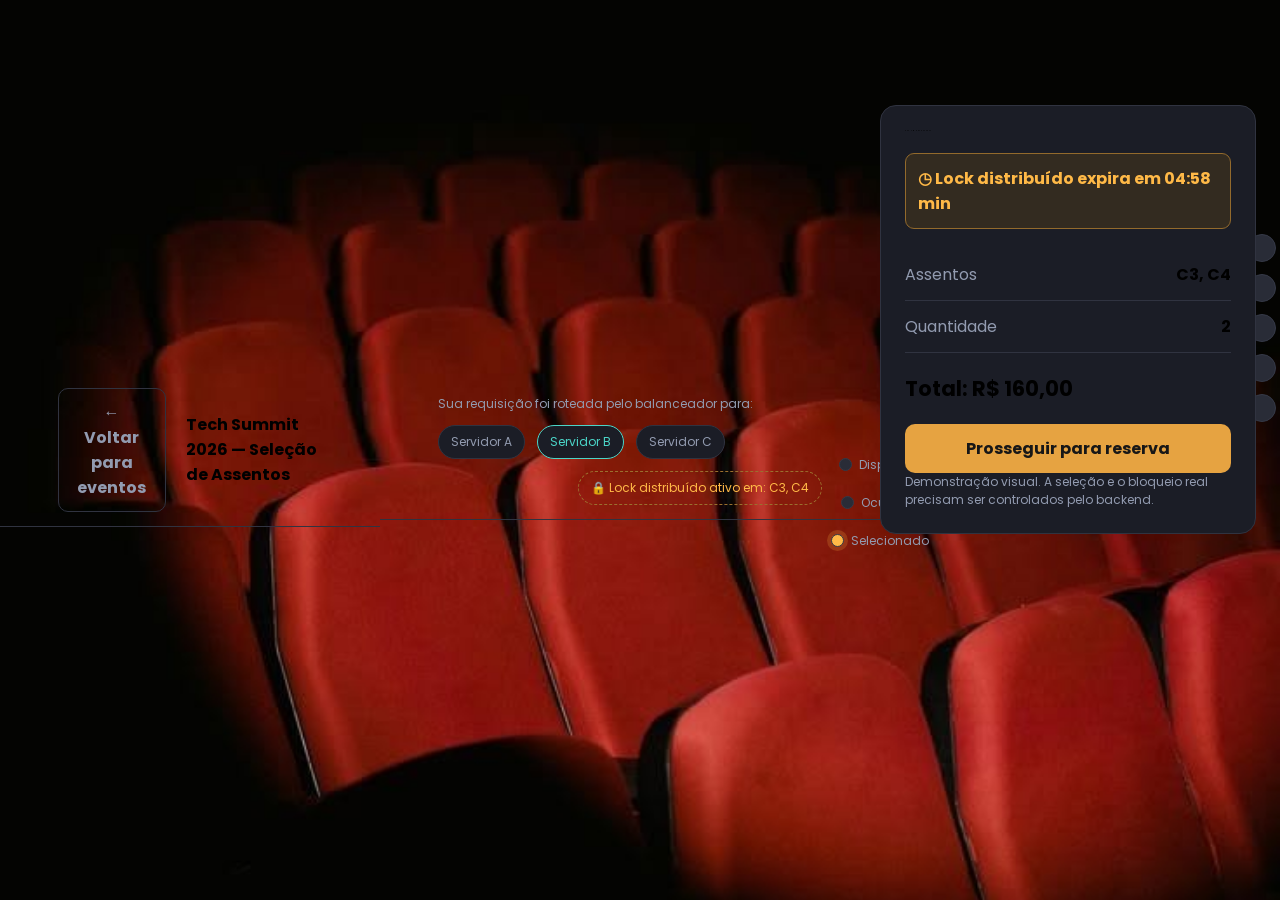
==== assentos.html @ 352e1a24 "Add logo SVG, reservations page, and login script - Created a new SVG logo for SeatLock. - Added 'mi" ====
<!DOCTYPE html>
<html lang="pt-BR">
<head>
  <meta charset="UTF-8">
  <meta name="viewport" content="width=device-width, initial-scale=1.0">
  <title>SeatLock | Seleção de assentos</title>
  <link rel="stylesheet" href="css/style.css">
</head>
<body>
  <header class="subbar">
    <a class="btn btn-outline" href="eventos.html">← Voltar para eventos</a>
    <strong>Tech Summit 2026 — Seleção de Assentos</strong>
  </header>

  <div class="server-strip">
    <span>Sua requisição foi roteada pelo balanceador para:</span>
    <span class="server-pill">Servidor A</span><span class="server-pill selected">Servidor B</span><span class="server-pill">Servidor C</span>
    <span class="lock-status">🔒 Lock distribuído ativo em: C3, C4</span>
  </div>

  <main class="seat-layout">
    <section class="seat-area">
      <div class="stage">PALCO</div>
      <!-- Mapa ilustrativo. Botões não reservam assentos sem lógica de servidor. -->
      <div class="seat-map" aria-label="Mapa de assentos">
        <div class="seat-row"><span>A</span><button class="seat" aria-label="A1"></button><button class="seat" aria-label="A2"></button><button class="seat occupied" disabled aria-label="A3 ocupado">×</button><button class="seat occupied" disabled aria-label="A4 ocupado">×</button><button class="seat" aria-label="A5"></button><button class="seat" aria-label="A6"></button><button class="seat" aria-label="A7"></button><button class="seat" aria-label="A8"></button><button class="seat" aria-label="A9"></button><button class="seat" aria-label="A10"></button></div>
        <div class="seat-row"><span>B</span><button class="seat"></button><button class="seat"></button><button class="seat"></button><button class="seat"></button><button class="seat occupied" disabled>×</button><button class="seat occupied" disabled>×</button><button class="seat"></button><button class="seat"></button><button class="seat"></button><button class="seat"></button></div>
        <div class="seat-row"><span>C</span><button class="seat occupied" disabled>×</button><button class="seat"></button><button class="seat chosen">C3</button><button class="seat chosen">C4</button><button class="seat"></button><button class="seat"></button><button class="seat"></button><button class="seat"></button><button class="seat"></button><button class="seat"></button></div>
        <div class="seat-row"><span>D</span><button class="seat"></button><button class="seat"></button><button class="seat"></button><button class="seat"></button><button class="seat occupied" disabled>×</button><button class="seat"></button><button class="seat"></button><button class="seat occupied" disabled>×</button><button class="seat"></button><button class="seat"></button></div>
        <div class="seat-row"><span>E</span><button class="seat"></button><button class="seat occupied" disabled>×</button><button class="seat occupied" disabled>×</button><button class="seat"></button><button class="seat"></button><button class="seat"></button><button class="seat occupied" disabled>×</button><button class="seat"></button><button class="seat"></button><button class="seat"></button></div>
      </div>
      <div class="legend"><span><i class="dot"></i> Disponível</span><span><i class="dot used"></i> Ocupado</span><span><i class="dot chosen-dot"></i> Selecionado</span></div>
    </section>

    <aside class="summary-card">
      <h2>Resumo da reserva</h2>
      <div class="lock-box">◷ Lock distribuído expira em 04:58 min</div>
      <div class="summary-line"><span>Assentos</span><strong>C3, C4</strong></div>
      <div class="summary-line"><span>Quantidade</span><strong>2</strong></div>
      <h3 class="total">Total: R$ 160,00</h3>
      <a class="btn btn-primary" href="confirmacao.html">Prosseguir para reserva</a>
      <p class="muted small">Demonstração visual. A seleção e o bloqueio real precisam ser controlados pelo backend.</p>
    </aside>
  </main>
</body>
</html>
---- css/style.css ----
/* =========================================================
   SeatLock - estilos compartilhados das telas
   ========================================================= */


@import url('https://fonts.googleapis.com/css2?family=Poppins:ital,wght@0,100;0,200;0,300;0,400;0,500;0,600;0,700;0,800;0,900;1,100;1,200;1,300;1,400;1,500;1,600;1,700;1,800;1,900&display=swap');

:root {
  --bg: #111218;
  --panel: #1b1d26;
  --panel-2: #242733;
  --border: #303340;
  --text: #f3f4f8;
  --muted: #929bb0;
  --yellow: #ffb947;
  --yellow-hover: #ffc765;
  --cyan: #4bd5c8;
  --green: #76d5a5;

  --bistre: #210100;
  --goldfinch: #e6a341;
  --butter: #fece79;
  --indian-red: #b14a36;
  --garnet: #8c0902;
}

/* =========================================================
   TELA DE LOGIN - index
   ========================================================= */
* {
  /*box-sizing: border-box;*/
  margin: 0;
  padding: 0;
  box-sizing: border-box;
  font-family: "Poppins", sans-serif;
}

body {
  display: flex;
  justify-content: center;
  align-items: center;
  height: 100vh;
  background: url('../img/cadeiras-capa-inicial.jpeg') no-repeat center center fixed;
  background-size: cover;
  background-position: center;
}

.container {
    width: 420px;
    background-color: transparent;
    border: 2px solid rgba(255, 255, 255, .2);
    border-radius: 10px;
    color: var(--goldfinch);
    padding: 30px 40px;
    box-shadow: 0 0 10px rgba(0, 0, 0, .2);
    backdrop-filter: blur(14px);
}


a {
  color: var(--goldfinch);
  text-decoration: none;
}
a:hover {
  color: var(--bistre);
}

h1,
h2,
h3,
p {
  margin-top: 0;
}

h1 {
  font-size: 36px;
  text-align: center;
}

h2 {
  font-size: 1px;
}

p {
  color: var(--indian-red);
  line-height: 1.5;
}

button,
input {
  font-family: "Poppins", sans-serif;
}

button,
.btn {
  cursor: pointer;
}

.btn {
  display: inline-flex;
  align-items: center;
  justify-content: center;
  gap: 8px;
  min-height: 42px;
  padding: 11px 16px;
  border: 1px solid transparent;
  border-radius: 10px;
  font-weight: 700;
  text-align: center;
  transition: background .15s ease, border-color .15s ease;
}

.btn-primary {
  color: #171717;
  background: var(--goldfinch);
}

.btn-primary:hover {
  background: var(--butter);
  color: #171717;
}

.btn-outline {
  color: var(--muted);
  background: transparent;
  border-color: var(--border);
}

.btn-outline:hover {
  color: var(--text);
  border-color: var(--yellow);
}

.text-link {
  color: var(--butter);
}

.center {
  text-align: center;
}

.muted {
  color: var(--muted);
}

.small {
  font-size: 12px;
}

/* Marca e ícone */
.brand {
  display: inline-flex;
  align-items: center;
  gap: 10px;
  color: var(--goldfinch);
  font-size: 36px;
  font-weight: 800;
}

.brand-icon {
  display: inline-grid;
  place-items: center;
  width: 38px;
  height: 38px;
  border-radius: 11px;
  font-size: 19px;
}

/* Login e cadastro */
.auth-page {
  display: grid;
  place-items: center;
  padding: 28px 16px;
}

.auth-card .brand {
  display: flex;
  justify-content: center;
  margin-bottom: 30px;
}

.auth-card h1 {
  margin-bottom: 8px;
}

.auth-tabs {
  display: grid;
  grid-template-columns: 1fr 1fr;
  gap: 5px;
  padding: 5px;
  margin-bottom: 28px;
  border-radius: 12px;
  background: var(--butter);
}

.auth-tabs a {
  padding: 11px;
  text-align: center;
  border-radius: 8px;
  font-weight: 700;
  color: var(--garnet);
}

.auth-tabs .active {
  background: var(--garnet);
  color: var(--butter);
}

form {
  display: grid;
  gap: 10px;
}

form>label {
  margin-top: 6px;
  color: var(--goldfinch);
  font-size: 12px;
  font-weight: 800;
  text-transform: uppercase;
}

input:not([type="checkbox"]) {
  width: 100%;
  padding: 13px 14px;
  color: var(--butter);
  background: transparent;
  border: 1px solid rgba(0, 0, 0, .1);
  border-radius: 9px;
  outline: none;
}

input:focus {
  border-color: var(--indian-red);
}

.form-row {
  display: flex;
  align-items: center;
  justify-content: space-between;
  gap: 12px;
  margin: 8px 0 14px;
}

.form-row a,
.check-label {
  font-size: 13px;
  color: var(--butter);
}

.check-label {
  display: flex;
  align-items: flex-start;
  gap: 9px;
  color: var(--goldfinch);
  line-height: 1.5;
}

.check-label input {
  accent-color: var(--bistre);
  margin-top: 3px;
}

.auth-card .btn {
  width: 100%;
  color: var(--bistre);
}

.auth-card .center {
  margin: 22px 0 0;
  color: var(--butter);
}

/* =========================================================
   TELA INICIAL - eventos
   ========================================================= */
/* Cabeçalho das páginas internas */
.topbar {
  position: fixed;
  top: 0;
  left: 0;
  width: 100%;
  z-index: 1000;
  display: flex;
  align-items: center;
  justify-content: space-between;
  gap: 24px;
  min-height: 72px;
  padding: 14px 4.5%;
  border-bottom: 1px solid rgba(0, 0, 0, .2);
  border-radius: 40px;
  background: var(--garnet);
}

.topbar .brand {
  font-size: 20px;
  color: var(--goldfinch);
}

.topbar .brand-icon {
  width: 30px;
  height: 30px;
  font-size: 15px;
}

.search {
  max-width: 480px;
  border-radius: 30px !important;
  border-color: var(--butter);
}

.user-chip {
  display: flex;
  align-items: center;
  gap: 10px;
  white-space: nowrap;
  color: var(--butter);
}

.avatar {
  display: grid;
  place-items: center;
  width: 34px;
  height: 34px;
  border-radius: 50%;
  background: linear-gradient(135deg, var(--goldfinch), var(--bistre));
  color: var(--bistre);
  font-weight: 800;
}

.page-wrap {
  padding: 300px 4.5% 40px;
}

.filters {
  display: flex;
  flex-wrap: wrap;
  gap: 20px;
  width: 100%;
  margin-bottom: 24px;
}

.filter {
  padding: 9px 18px;
  border: 1px solid var(--indian-red);
  border-radius: 30px;
  background: var(--indian-red);
}

.filter.active {
  background: var(--butter);
  color: var(--garnet);
  border-color: var(--butter);
  font-weight: 800;
}

/* Cartões de eventos */
.event-grid {
  display: grid;
  grid-template-columns: repeat(4, minmax(0, 1fr));
  gap: 22px;
}

.event-card {
  overflow: hidden;
  background: var(--panel);
  border: 1px solid var(--border);
  border-radius: 16px;
  box-shadow: 0 12px 24px #0002;
}

.event-image,
.thumb {
  display: grid;
  place-items: center;
  color: #657087;
  background: repeating-linear-gradient(135deg, #292c37 0 12px, #222530 12px 24px);
  font-size: 11px;
  font-weight: 800;
  letter-spacing: 1px;
}

.event-image {
  aspect-ratio: 16 / 9;
}

.event-info {
  padding: 16px;
}

.tag {
  display: inline-block;
  padding: 4px 9px;
  border: 1px solid var(--border);
  border-radius: 30px;
  color: var(--muted);
  font-size: 10px;
  font-weight: 800;
  text-transform: uppercase;
}

.event-info h2 {
  margin: 12px 0 8px;
}

.event-info p {
  margin: 3px 0;
  font-size: 12px;
}

.progress {
  height: 5px;
  margin: 14px 0;
  overflow: hidden;
  background: #303340;
  border-radius: 10px;
}

.progress span {
  display: block;
  height: 100%;
  background: linear-gradient(90deg, var(--cyan), var(--yellow));
  border-radius: inherit;
}

.event-info .btn {
  width: 100%;
}

.notice {
  margin-top: 22px;
  font-size: 12px;
}


/* =========================================================
   assentos
   ========================================================= */
/* Barra superior da seleção de assentos */
.subbar {
  display: flex;
  align-items: center;
  gap: 20px;
  min-height: 72px;
  padding: 14px 4.5%;
  border-bottom: 1px solid var(--border);
}

.subbar .btn {
  min-height: 38px;
}

.server-strip {
  display: flex;
  align-items: center;
  flex-wrap: wrap;
  gap: 12px;
  padding: 14px 4.5%;
  border-bottom: 1px solid var(--border);
  color: var(--muted);
  font-size: 12px;
}

.server-pill {
  padding: 7px 12px;
  background: var(--panel);
  border: 1px solid var(--border);
  border-radius: 30px;
}

.server-pill.selected {
  color: var(--cyan);
  border-color: var(--cyan);
}

.lock-status {
  margin-left: auto;
  padding: 7px 12px;
  color: var(--yellow);
  border: 1px dashed #9b702e;
  border-radius: 30px;
}

/* Mapa de assentos e resumo */
.seat-layout {
  display: grid;
  grid-template-columns: minmax(0, 1fr) 400px;
  min-height: calc(100vh - 145px);
}

.seat-area {
  padding: 48px 4%;
}

.stage {
  width: min(540px, 90%);
  margin: 0 auto 50px;
  padding: 18px;
  border: 1px solid var(--border);
  border-radius: 50% 50% 4px 4px / 100% 100% 4px 4px;
  background: linear-gradient(#272a35, #1b1d26);
  color: var(--muted);
  text-align: center;
  font-weight: 800;
  letter-spacing: 2px;
}

.seat-map {
  display: grid;
  gap: 12px;
  width: max-content;
  max-width: 100%;
  margin: auto;
}

.seat-row {
  display: flex;
  align-items: center;
  gap: 10px;
}

.seat-row>span {
  width: 16px;
  color: var(--muted);
  font-size: 12px;
}

.seat {
  display: grid;
  place-items: center;
  width: 28px;
  height: 28px;
  padding: 0;
  color: var(--text);
  background: #292c37;
  border: 1px solid #353947;
  border-radius: 50%;
  font-size: 10px;
}

.seat:not(:disabled):hover {
  border-color: var(--yellow);
}

.seat.occupied {
  color: #737b8e;
  cursor: not-allowed;
}

.seat.chosen {
  background: var(--yellow);
  color: #171717;
  border-color: var(--yellow);
  box-shadow: 0 0 0 5px #ffb94730;
  font-weight: 800;
}

.legend {
  display: flex;
  justify-content: center;
  flex-wrap: wrap;
  gap: 20px;
  margin-top: 34px;
  color: var(--muted);
  font-size: 12px;
}

.legend span {
  display: flex;
  align-items: center;
  gap: 7px;
}

.dot {
  width: 13px;
  height: 13px;
  border-radius: 50%;
  background: #292c37;
  border: 1px solid #353947;
}

.dot.used {
  background: #292c37;
}

.dot.chosen-dot {
  background: var(--yellow);
  box-shadow: 0 0 0 4px #ffb94730;
}

.summary-card {
  align-self: start;
  margin: 32px 24px 24px 0;
  padding: 24px;
  background: var(--panel);
  border: 1px solid var(--border);
  border-radius: 16px;
}

.summary-card h2 {
  margin-bottom: 22px;
  text-transform: uppercase;
  letter-spacing: .5px;
}

.lock-box {
  margin-bottom: 20px;
  padding: 12px;
  color: var(--yellow);
  background: #332b20;
  border: 1px solid #936a2c;
  border-radius: 9px;
  font-weight: 700;
}

.summary-line {
  display: flex;
  justify-content: space-between;
  gap: 16px;
  padding: 13px 0;
  border-bottom: 1px solid var(--border);
}

.summary-line span {
  color: var(--muted);
}

.total {
  margin: 20px 0;
  font-size: 21px;
}

.summary-card .btn {
  width: 100%;
}

/* =========================================================
   Confirmação
   ========================================================= */
/* Confirmação e sucesso */
.confirm-card {
  width: min(100% - 32px, 445px);
  min-height: 560px;
  margin: 56px auto;
  overflow: hidden;
  background: var(--panel);
  border: 1px solid var(--border);
  border-radius: 16px;
  box-shadow: 0 20px 50px #0003;
}

.confirm-card h1 {
  margin: 0;
  padding: 26px 24px;
  background: var(--panel-2);
  text-align: center;
  font-size: 18px;
}

.accent-line {
  height: 2px;
  background: linear-gradient(90deg, var(--yellow), var(--cyan));
  margin-bottom: 22px;
}

.confirm-card .summary-line {
  margin: 0 26px;
  font-size: 13px;
}

.total-row {
  margin-top: 6px !important;
  font-size: 17px !important;
}

.terms {
  margin: 25px 26px;
}

.confirm-card>.btn {
  display: flex;
  margin: 0 26px 14px;
}

.confirm-card>.text-link {
  display: block;
  margin-bottom: 28px;
}

.success-card {
  width: min(100%, 760px);
  padding: 60px 8%;
  text-align: center;
  border-top: 1px solid var(--border);
}

.success-icon {
  display: grid;
  place-items: center;
  width: 100px;
  height: 100px;
  margin: 0 auto 32px;
  border: 3px solid var(--cyan);
  border-radius: 50%;
  color: var(--cyan);
  font-size: 60px;
  box-shadow: 0 0 0 12px #4bd5c81a;
}

.success-card h1 {
  font-size: clamp(25px, 4vw, 38px);
  line-height: 1.2;
}

.success-code {
  margin: 28px 0 42px;
  font-size: 22px;
}

.success-code strong {
  color: var(--yellow);
}


/* =========================================================
   minhas-reservas
   ========================================================= */
/* Minhas reservas */
.reservations-layout {
  display: grid;
  grid-template-columns: 235px minmax(0, 1fr);
  min-height: calc(100vh - 72px);
}

.side-menu {
  padding: 28px 0;
  background: var(--panel);
  border-right: 1px solid var(--border);
}

.side-menu a {
  display: block;
  padding: 15px 26px;
  border-left: 3px solid transparent;
}

.side-menu .side-active {
  color: var(--text);
  background: var(--panel-2);
  border-left-color: var(--yellow);
  font-weight: 800;
}

.reservations-main {
  padding: 32px;
}

.reservations-main h1 {
  font-size: 20px;
}

.reservation-card {
  display: flex;
  align-items: center;
  gap: 22px;
  margin-bottom: 18px;
  padding: 20px;
  background: var(--panel);
  border: 1px solid var(--border);
  border-radius: 16px;
}

.thumb {
  flex: 0 0 86px;
  height: 86px;
  border-radius: 10px;
}

.reservation-details {
  flex: 1;
  min-width: 180px;
}

.reservation-details h2 {
  margin-bottom: 6px;
}

.reservation-details p {
  margin: 3px 0;
  font-size: 12px;
}

.status {
  padding: 5px 10px;
  color: var(--cyan);
  background: #4bd5c81a;
  border: 1px solid #286e69;
  border-radius: 20px;
  font-size: 10px;
  font-weight: 800;
}

.reservation-actions {
  display: grid;
  gap: 8px;
  min-width: 150px;
}

.reservation-actions .btn {
  min-height: 36px;
  padding: 8px 10px;
  font-size: 12px;
}


/* =========================================================
   olhar com calma
   ========================================================= */
/* Ajustes para celular e tablets */
@media (max-width: 1100px) {
  .event-grid {
    grid-template-columns: repeat(2, minmax(0, 1fr));
  }

  .seat-layout {
    grid-template-columns: 1fr;
  }

  .summary-card {
    margin: 0 24px 28px;
  }

  .lock-status {
    margin-left: 0;
  }
}

@media (max-width: 700px) {
  .topbar {
    flex-wrap: wrap;
    gap: 12px;
  }

  .topbar .search {
    order: 3;
    max-width: none;
  }

  .event-grid {
    grid-template-columns: 1fr;
  }

  .page-wrap {
    padding: 20px 16px;
  }

  .subbar {
    align-items: flex-start;
    flex-direction: column;
  }

  .server-strip {
    padding: 12px 16px;
  }

  .seat-area {
    padding: 32px 8px;
    overflow-x: auto;
  }

  .seat-row {
    gap: 6px;
  }

  .seat {
    width: 24px;
    height: 24px;
  }

  .stage {
    margin-bottom: 32px;
  }

  .reservations-layout {
    grid-template-columns: 1fr;
  }

  .side-menu {
    display: flex;
    flex-wrap: wrap;
    padding: 8px;
    border-right: 0;
    border-bottom: 1px solid var(--border);
  }

  .side-menu a {
    padding: 12px;
  }

  .reservations-main {
    padding: 20px 14px;
  }

  .reservation-card {
    align-items: flex-start;
    flex-wrap: wrap;
    gap: 14px;
  }

  .reservation-details {
    min-width: calc(100% - 110px);
  }

  .reservation-actions {
    width: 100%;
    grid-template-columns: 1fr 1fr;
  }

  .status {
    align-self: center;
  }

  .auth-card {
    padding: 26px 20px;
  }

  .form-row {
    align-items: flex-start;
    flex-direction: column;
  }

  .success-card {
    padding: 42px 22px;
  }

  .success-code {
    font-size: 17px;
  }
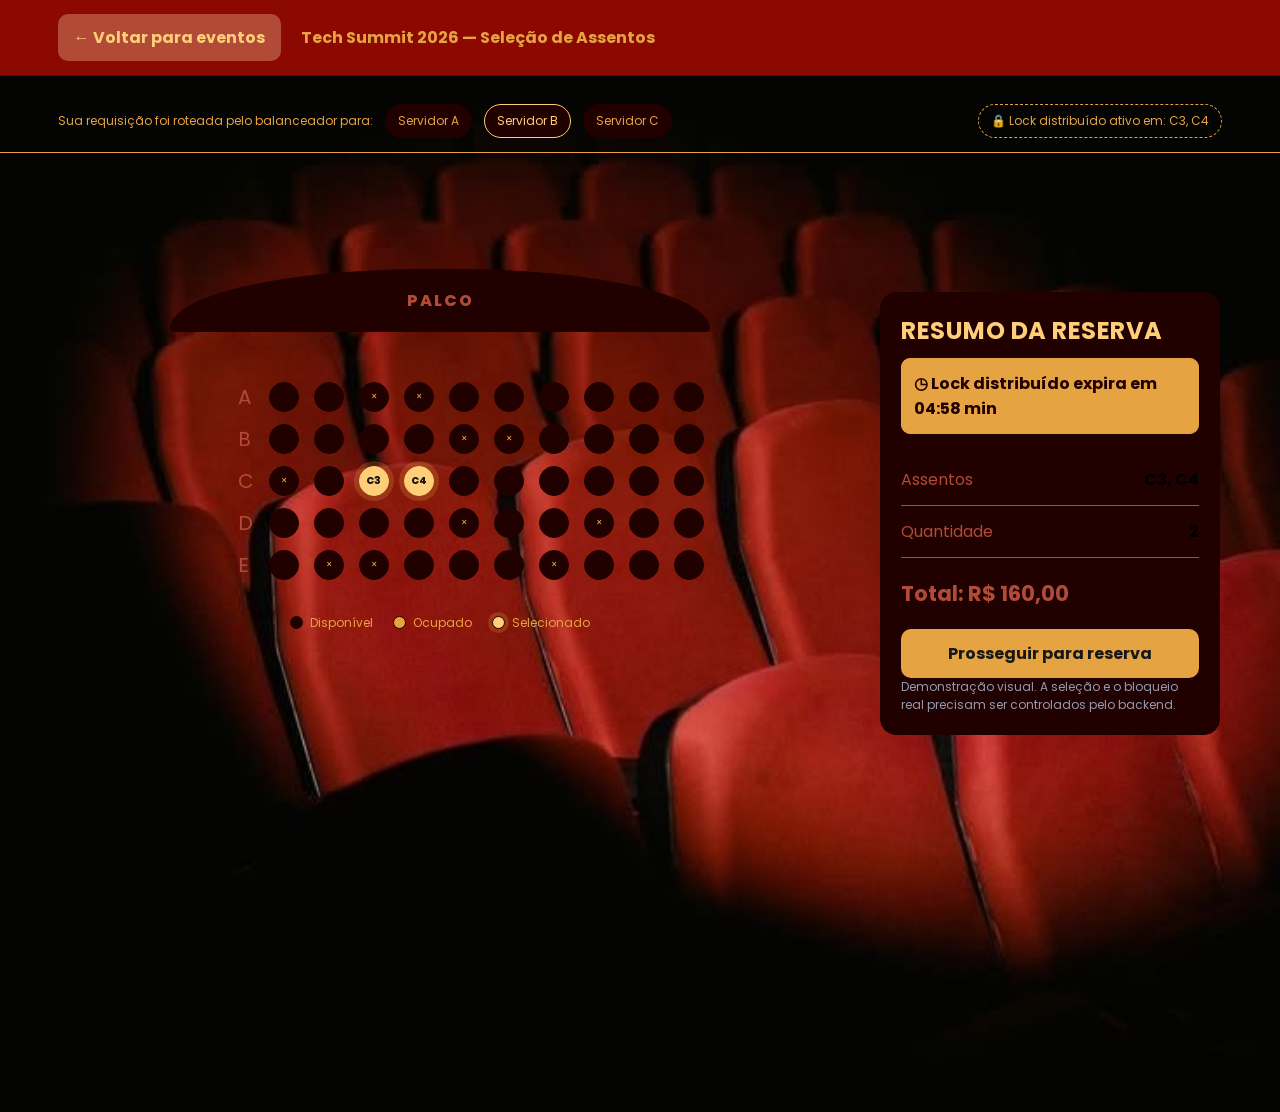
==== commit 03e08e2e: "Aprimora a página de seleção de assentos e ajusta o estilo do cabeçalho" ====
--- a/assentos.html
+++ b/assentos.html
@@ -1,11 +1,13 @@
 <!DOCTYPE html>
 <html lang="pt-BR">
+
 <head>
   <meta charset="UTF-8">
   <meta name="viewport" content="width=device-width, initial-scale=1.0">
-  <title>SeatLock | Seleção de assentos</title>
+  <title>Seleção de Assentos</title>
   <link rel="stylesheet" href="css/style.css">
 </head>
+
 <body>
   <header class="subbar">
     <a class="btn btn-outline" href="eventos.html">← Voltar para eventos</a>
@@ -32,6 +34,7 @@
       <div class="legend"><span><i class="dot"></i> Disponível</span><span><i class="dot used"></i> Ocupado</span><span><i class="dot chosen-dot"></i> Selecionado</span></div>
     </section>
 
+    <!-- retangulo com informaçoes do assento selecionado -->
     <aside class="summary-card">
       <h2>Resumo da reserva</h2>
       <div class="lock-box">◷ Lock distribuído expira em 04:58 min</div>
@@ -41,6 +44,8 @@
       <a class="btn btn-primary" href="confirmacao.html">Prosseguir para reserva</a>
       <p class="muted small">Demonstração visual. A seleção e o bloqueio real precisam ser controlados pelo backend.</p>
     </aside>
+  
   </main>
+
 </body>
 </html>
--- a/css/style.css
+++ b/css/style.css
@@ -274,6 +274,7 @@
    TELA INICIAL - eventos
    ========================================================= */
 /* Cabeçalho das páginas internas */
+/* cabeçalho com nome, logo, pesquisa */
 .topbar {
   position: fixed;
   top: 0;
@@ -291,23 +292,28 @@
   background: var(--garnet);
 }
 
+/* nome do seatlock no cabeçalho */
 .topbar .brand {
   font-size: 20px;
   color: var(--goldfinch);
 }
 
+/* logo do seatlock */
 .topbar .brand-icon {
   width: 30px;
   height: 30px;
   font-size: 15px;
 }
 
+/* barra de pesquisa quando digita */
 .search {
+  color: var(--goldfinch);
   max-width: 480px;
   border-radius: 30px !important;
   border-color: var(--butter);
 }
 
+/*  */
 .user-chip {
   display: flex;
   align-items: center;
@@ -437,197 +443,247 @@
    ========================================================= */
 /* Barra superior da seleção de assentos */
 .subbar {
+  position: fixed;
+  top: 0;
+  left: 0;
+  width: 100%;
+  z-index: 1000;
   display: flex;
   align-items: center;
   gap: 20px;
   min-height: 72px;
   padding: 14px 4.5%;
-  border-bottom: 1px solid var(--border);
-}
-
+  border-bottom: 1px solid rgba(0, 0, 0, .2);
+  background: var(--garnet);
+  color: var(--goldfinch);
+}
+
+/* botão de voltar */
 .subbar .btn {
   min-height: 38px;
+  background-color: var(--indian-red);
+  border: none;
+  color: var(--butter);
 }
 
 .server-strip {
+  position: fixed;
+  top: 90px;
+  left: 0;
+  width: 100%;
+  z-index: 1000;
   display: flex;
   align-items: center;
   flex-wrap: wrap;
   gap: 12px;
   padding: 14px 4.5%;
-  border-bottom: 1px solid var(--border);
-  color: var(--muted);
+  border-bottom: 1px solid var(--goldfinch);
+  color: var(--goldfinch);
   font-size: 12px;
 }
-
+ /* botões dos servidores */
 .server-pill {
   padding: 7px 12px;
-  background: var(--panel);
-  border: 1px solid var(--border);
+  background: var(--bistre);
+  border: 1px solid var(--bistre);
   border-radius: 30px;
 }
 
+/* botão de servidor selecionado */
 .server-pill.selected {
-  color: var(--cyan);
-  border-color: var(--cyan);
-}
-
+  color: var(--butter);
+  border-color: var(--butter);
+}
+
+/* balão com cadeado na direita ?? */
 .lock-status {
   margin-left: auto;
   padding: 7px 12px;
-  color: var(--yellow);
-  border: 1px dashed #9b702e;
+  color: var(--goldfinch);
+  border: 1px dashed var(--goldfinch);
   border-radius: 30px;
 }
 
 /* Mapa de assentos e resumo */
+/* AINDA NÃO FAÇO IDEIA DO QUE SEJA */
 .seat-layout {
+  display: fixed;
+  left: 0px;
+  width: 100%;
+  top: 200px;
   display: grid;
   grid-template-columns: minmax(0, 1fr) 400px;
   min-height: calc(100vh - 145px);
 }
 
+/* AINDA NÃO FAÇO IDEIA DO QUE SEJA */
 .seat-area {
-  padding: 48px 4%;
-}
-
+  padding: 480px 4%;
+}
+
+/* cabeça do palco */
 .stage {
   width: min(540px, 90%);
   margin: 0 auto 50px;
   padding: 18px;
-  border: 1px solid var(--border);
+  border: 1px solid var(--bistre);
   border-radius: 50% 50% 4px 4px / 100% 100% 4px 4px;
-  background: linear-gradient(#272a35, #1b1d26);
-  color: var(--muted);
+  background: linear-gradient(var(--bistre), var(--bistre));
+  color: var(--indian-red);
   text-align: center;
   font-weight: 800;
   letter-spacing: 2px;
 }
 
+/* espaço dos assentos redondos dispostos */
 .seat-map {
   display: grid;
+  left: 20%;
   gap: 12px;
-  width: max-content;
-  max-width: 100%;
+  width: 10;
+  max-width: 50%;
   margin: auto;
-}
-
+  font-family: "Poppins", sans-serif;
+}
+
+/* linhas dos assentos */
 .seat-row {
   display: flex;
   align-items: center;
-  gap: 10px;
-}
-
+  gap: 15px;
+}
+
+/* letras dos assentos */
 .seat-row>span {
   width: 16px;
-  color: var(--muted);
-  font-size: 12px;
-}
-
+  color: var(--indian-red);
+  font-size: 20px;
+  font-family: "Poppins", sans-serif;
+}
+
+/* o assento em si */
 .seat {
   display: grid;
   place-items: center;
-  width: 28px;
-  height: 28px;
+  width: 30px;
+  height: 30px;
   padding: 0;
-  color: var(--text);
-  background: #292c37;
-  border: 1px solid #353947;
+  color: var(--butter);
+  background: var(--bistre);
+  border: 1px solid var(--bistre);
   border-radius: 50%;
   font-size: 10px;
 }
 
+/* borda de quando o mause passa sob o assento */
 .seat:not(:disabled):hover {
-  border-color: var(--yellow);
-}
-
+  border-color: var(--goldfinch);
+}
+
+/* assento dado como ocupado */
 .seat.occupied {
-  color: #737b8e;
+  color: var(--goldfinch);
   cursor: not-allowed;
 }
 
+/* assento selecionado */
 .seat.chosen {
-  background: var(--yellow);
+  background: var(--butter);
   color: #171717;
-  border-color: var(--yellow);
+  border-color: var(--butter);
   box-shadow: 0 0 0 5px #ffb94730;
   font-weight: 800;
 }
 
+/* legenda dos assentos */
 .legend {
   display: flex;
   justify-content: center;
   flex-wrap: wrap;
   gap: 20px;
   margin-top: 34px;
-  color: var(--muted);
+  color: var(--goldfinch);
   font-size: 12px;
 }
 
+/* espaço das legendas */
 .legend span {
   display: flex;
   align-items: center;
   gap: 7px;
 }
 
+/* legenda de assento vago */
 .dot {
   width: 13px;
   height: 13px;
   border-radius: 50%;
-  background: #292c37;
-  border: 1px solid #353947;
-}
-
+  background: var(--bistre);
+  border: 1px solid var(--bistre);
+}
+
+/* legenda de assento ocupado */
 .dot.used {
-  background: #292c37;
-}
-
+  background: var(--goldfinch);
+}
+
+/* legenda do assento escolhido */
 .dot.chosen-dot {
-  background: var(--yellow);
+  background: var(--butter);
   box-shadow: 0 0 0 4px #ffb94730;
 }
 
+/* retangulo de dados do assento */
 .summary-card {
-  align-self: start;
-  margin: 32px 24px 24px 0;
-  padding: 24px;
-  background: var(--panel);
-  border: 1px solid var(--border);
+  align-self: center;
+  margin: 150px 60px 24px 0;
+  padding: 20px;
+  background: var(--bistre);
+  border: 1px solid var(--bistre);
   border-radius: 16px;
 }
 
+/* titulo do retangulo */
 .summary-card h2 {
-  margin-bottom: 22px;
+  font-size: 24px;
+  margin-bottom: 10px;
   text-transform: uppercase;
   letter-spacing: .5px;
-}
-
+  color: var(--butter);
+}
+
+/* quadrado com o relógio de Lock */
 .lock-box {
   margin-bottom: 20px;
   padding: 12px;
-  color: var(--yellow);
-  background: #332b20;
-  border: 1px solid #936a2c;
+  color: var(--bistre);
+  background: var(--goldfinch);
+  border: 1px solid var(--goldfinch);
   border-radius: 9px;
   font-weight: 700;
 }
 
+/* linhas que separam os assentos da quantidade e total */
 .summary-line {
   display: flex;
   justify-content: space-between;
   gap: 16px;
   padding: 13px 0;
-  border-bottom: 1px solid var(--border);
-}
-
+  border-bottom: 1px solid var(--indian-red);
+}
+
+/* nomes "assentos" e "quantidade" */
 .summary-line span {
-  color: var(--muted);
-}
-
+  color: var(--indian-red);
+}
+
+/* total com valor */
 .total {
   margin: 20px 0;
   font-size: 21px;
-}
+  color: var(--indian-red);
+}
+
 
 .summary-card .btn {
   width: 100%;
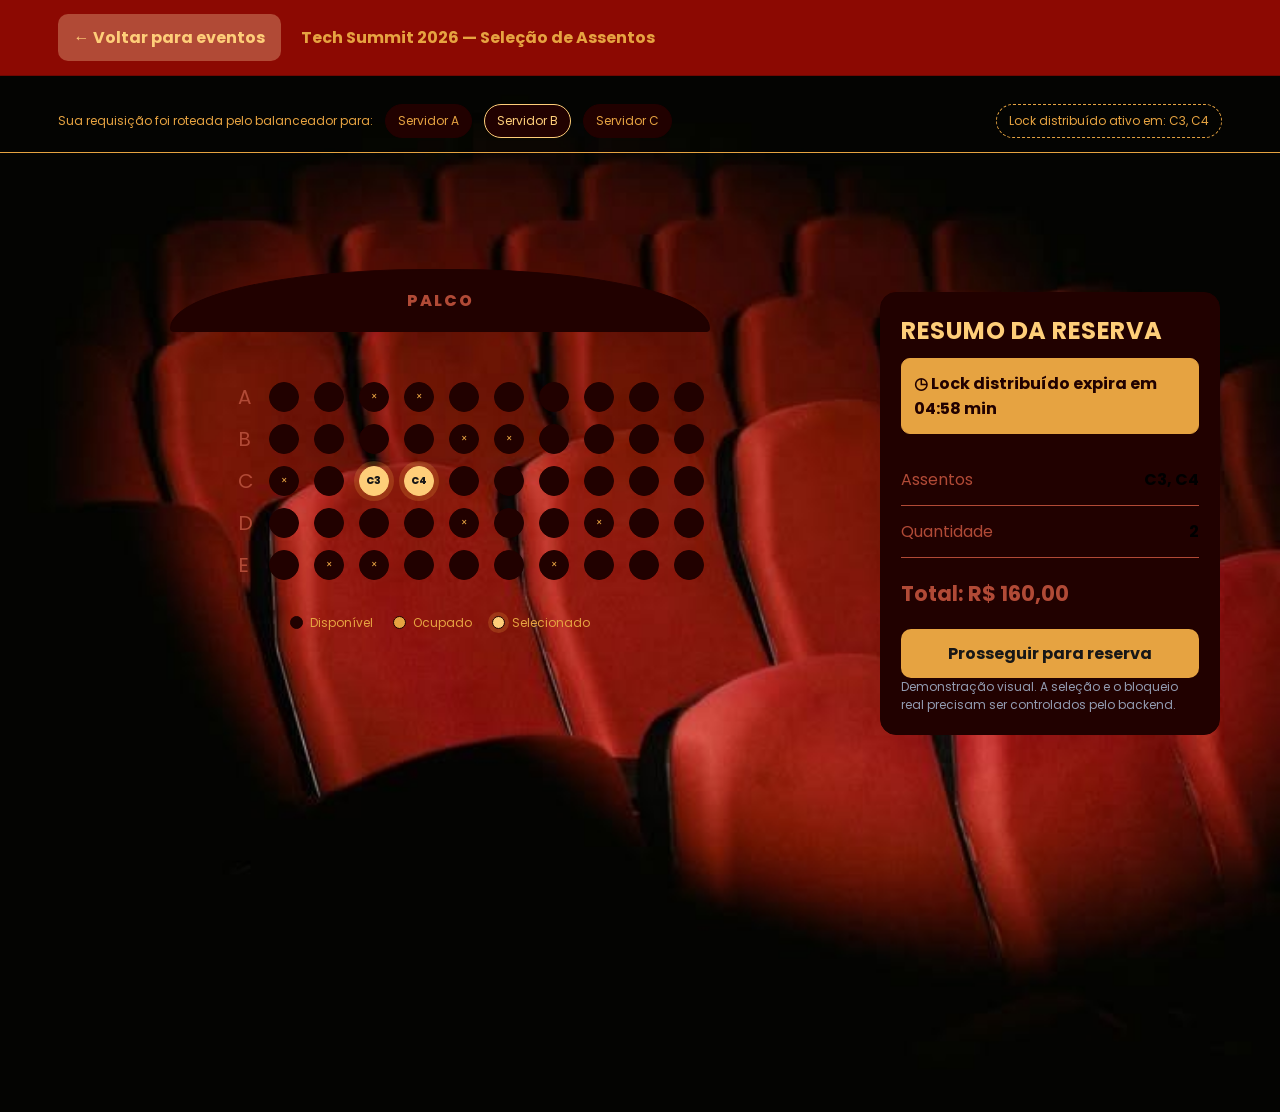
==== commit 25cd09b3: "Aprimora a interface do usuário: atualiza títulos de páginas, melhora placeholders de busca e ajusta" ====
--- a/assentos.html
+++ b/assentos.html
@@ -17,7 +17,7 @@
   <div class="server-strip">
     <span>Sua requisição foi roteada pelo balanceador para:</span>
     <span class="server-pill">Servidor A</span><span class="server-pill selected">Servidor B</span><span class="server-pill">Servidor C</span>
-    <span class="lock-status">🔒 Lock distribuído ativo em: C3, C4</span>
+    <span class="lock-status">Lock distribuído ativo em: C3, C4</span>
   </div>
 
   <main class="seat-layout">
--- a/css/style.css
+++ b/css/style.css
@@ -313,6 +313,11 @@
   border-color: var(--butter);
 }
 
+.search::placeholder {
+  color: var(--goldfinch);
+  border: 2px;
+}
+
 /*  */
 .user-chip {
   display: flex;
@@ -333,8 +338,9 @@
   font-weight: 800;
 }
 
+/* AJUSTA A PARTE DE DISTANCIA DOS FILROS DO TOPO DA PAGINA */
 .page-wrap {
-  padding: 300px 4.5% 40px;
+  padding: 500px 4.5% 40px;
 }
 
 .filters {
@@ -368,10 +374,10 @@
 
 .event-card {
   overflow: hidden;
-  background: var(--panel);
-  border: 1px solid var(--border);
+  background: var(--bistre);
+  border: 1px solid var(--indian-red);
   border-radius: 16px;
-  box-shadow: 0 12px 24px #0002;
+  box-shadow: 0 12px 24px var(--indian-red);
 }
 
 .event-image,
@@ -396,35 +402,41 @@
 .tag {
   display: inline-block;
   padding: 4px 9px;
-  border: 1px solid var(--border);
+  border: 1px solid var(--goldfinch);
   border-radius: 30px;
-  color: var(--muted);
+  color: var(--goldfinch);
   font-size: 10px;
   font-weight: 800;
   text-transform: uppercase;
 }
 
+/* nome do evento */
 .event-info h2 {
   margin: 12px 0 8px;
-}
-
+  color: var(--goldfinch);
+  font-size: 20px;
+}
+
+/* descricao do evento */
 .event-info p {
   margin: 3px 0;
   font-size: 12px;
-}
-
+  color: var(--butter);
+}
+
+/* barra de progresso */
 .progress {
   height: 5px;
   margin: 14px 0;
   overflow: hidden;
-  background: #303340;
+  background: var(--garnet);
   border-radius: 10px;
 }
 
 .progress span {
   display: block;
   height: 100%;
-  background: linear-gradient(90deg, var(--cyan), var(--yellow));
+  background: linear-gradient(90deg, var(--indian-red), var(--butter));
   border-radius: inherit;
 }
 
@@ -432,9 +444,11 @@
   width: 100%;
 }
 
+/* aviso rodapé */
 .notice {
   margin-top: 22px;
   font-size: 12px;
+  color: var(--indian-red);
 }
 
 
@@ -782,6 +796,7 @@
    ========================================================= */
 /* Minhas reservas */
 .reservations-layout {
+  margin-top: 100px;
   display: grid;
   grid-template-columns: 235px minmax(0, 1fr);
   min-height: calc(100vh - 72px);
@@ -789,8 +804,8 @@
 
 .side-menu {
   padding: 28px 0;
-  background: var(--panel);
-  border-right: 1px solid var(--border);
+  background: var(--bistre);
+  border-right: 1px solid var(--bistre);
 }
 
 .side-menu a {
@@ -800,9 +815,9 @@
 }
 
 .side-menu .side-active {
-  color: var(--text);
-  background: var(--panel-2);
-  border-left-color: var(--yellow);
+  color: var(--butter);
+  background: var(--indian-red);
+  border-left-color: var(--goldfinch);
   font-weight: 800;
 }
 
@@ -812,6 +827,7 @@
 
 .reservations-main h1 {
   font-size: 20px;
+  color: var(--goldfinch);
 }
 
 .reservation-card {
@@ -820,8 +836,8 @@
   gap: 22px;
   margin-bottom: 18px;
   padding: 20px;
-  background: var(--panel);
-  border: 1px solid var(--border);
+  background: var(--bistre);
+  border: 1px solid var(--bistre);
   border-radius: 16px;
 }
 
@@ -838,18 +854,21 @@
 
 .reservation-details h2 {
   margin-bottom: 6px;
+  font-size: 20px;
+  color: var(--goldfinch);
 }
 
 .reservation-details p {
   margin: 3px 0;
   font-size: 12px;
+  color: var(--butter);
 }
 
 .status {
   padding: 5px 10px;
-  color: var(--cyan);
-  background: #4bd5c81a;
-  border: 1px solid #286e69;
+  color: var(--butter);
+  background: var(--indian-red);
+  border: 1px solid var(--indian-red);
   border-radius: 20px;
   font-size: 10px;
   font-weight: 800;
@@ -865,6 +884,7 @@
   min-height: 36px;
   padding: 8px 10px;
   font-size: 12px;
+  color: var(--butter);
 }
 
 
